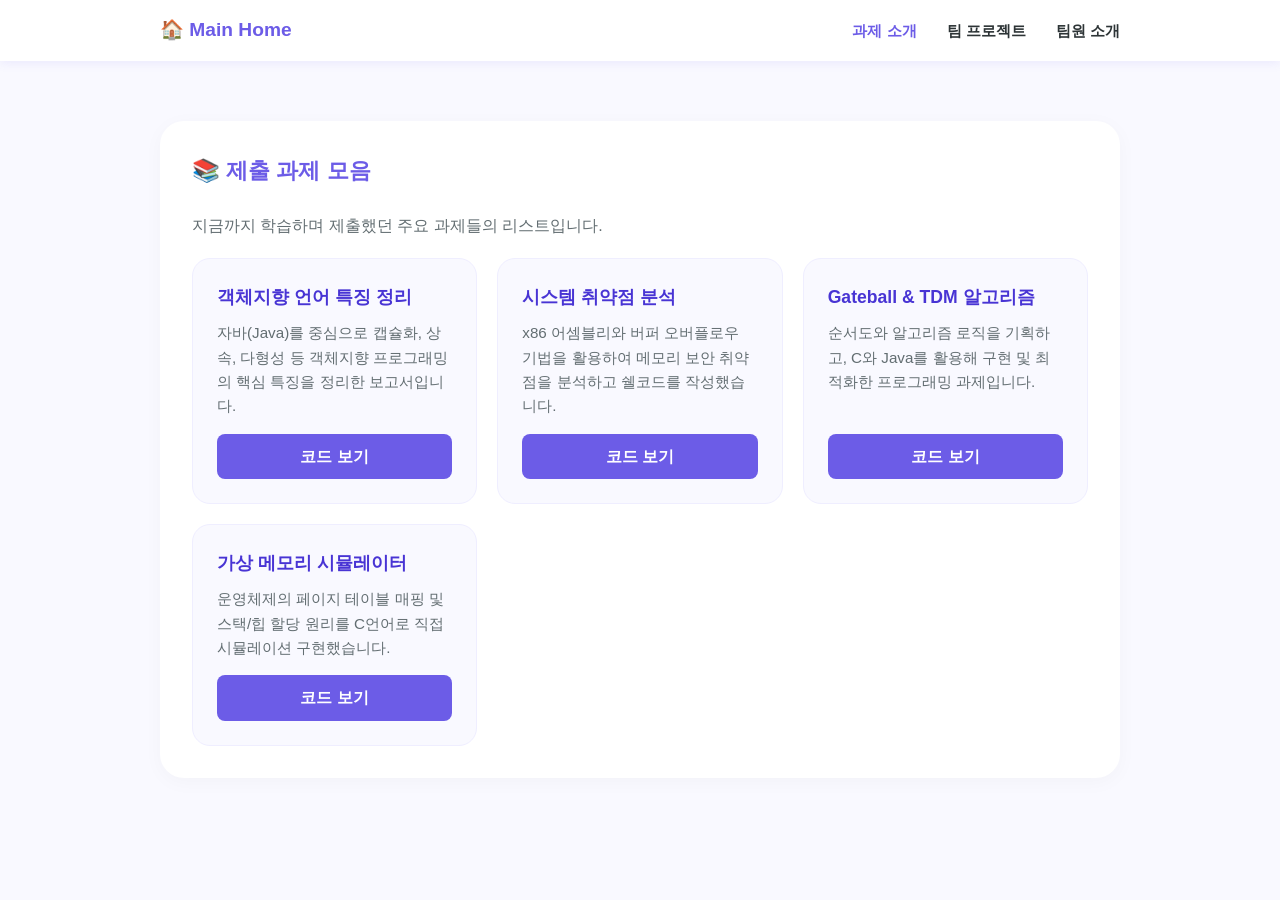
==== assignments.html @ d12f560e "v3" ====
<!doctype html>
<html lang="ko">
  <head>
    <meta charset="UTF-8" />
    <meta name="viewport" content="width=device-width, initial-scale=1.0" />
    <title>과제 소개 - Dev Portfolio</title>
    <link rel="stylesheet" href="style.css" />
  </head>
  <body>
    <header class="top-nav">
      <div class="nav-container">
        <div class="nav-left">
          <a href="index.html" class="logo">🏠 Main Home</a>
        </div>
        <ul class="nav-right">
          <li>
            <a href="assignments.html" style="color: var(--primary-purple)"
              >과제 소개</a
            >
          </li>
          <li><a href="project.html">팀 프로젝트</a></li>
          <li><a href="team.html">팀원 소개</a></li>
        </ul>
      </div>
    </header>

    <main class="wrapper">
      <section class="info-block full-width">
        <h2>📚 제출 과제 모음</h2>
        <p style="margin-bottom: 20px; color: var(--text-sub)">
          지금까지 학습하며 제출했던 주요 과제들의 리스트입니다.
        </p>

        <div class="card-container">
          <div class="item-card">
            <h3>객체지향 언어 특징 정리</h3>
            <p>
              자바(Java)를 중심으로 캡슐화, 상속, 다형성 등 객체지향
              프로그래밍의 핵심 특징을 정리한 보고서입니다.
            </p>
            <a href="https://github.com/kimmare" target="_blank" class="btn"
              >코드 보기</a
            >
          </div>
          <div class="item-card">
            <h3>시스템 취약점 분석</h3>
            <p>
              x86 어셈블리와 버퍼 오버플로우 기법을 활용하여 메모리 보안
              취약점을 분석하고 쉘코드를 작성했습니다.
            </p>
            <a href="https://github.com/kimmare" target="_blank" class="btn"
              >코드 보기</a
            >
          </div>
          <div class="item-card">
            <h3>Gateball & TDM 알고리즘</h3>
            <p>
              순서도와 알고리즘 로직을 기획하고, C와 Java를 활용해 구현 및
              최적화한 프로그래밍 과제입니다.
            </p>
            <a href="https://github.com/kimmare" target="_blank" class="btn"
              >코드 보기</a
            >
          </div>
          <div class="item-card">
            <h3>가상 메모리 시뮬레이터</h3>
            <p>
              운영체제의 페이지 테이블 매핑 및 스택/힙 할당 원리를 C언어로 직접
              시뮬레이션 구현했습니다.
            </p>
            <a href="https://github.com/kimmare" target="_blank" class="btn"
              >코드 보기</a
            >
          </div>
        </div>
      </section>
    </main>
  </body>
</html>
---- style.css ----
/* 변수 설정: 보라색 테마 */
:root {
  --primary-purple: #6c5ce7;
  --dark-purple: #4834d4;
  --light-purple: #efeeff;
  --bg-color: #f9f9ff;
  --card-bg: #ffffff;
  --text-main: #2d3436;
  --text-sub: #636e72;
  --white: #ffffff;
}

* {
  margin: 0;
  padding: 0;
  box-sizing: border-box;
}

body {
  background-color: var(--bg-color);
  color: var(--text-main);
  font-family:
    'Pretendard',
    -apple-system,
    sans-serif;
  line-height: 1.6;
}

/* =========================================
   상단 네비게이션 바 스타일
========================================= */
.top-nav {
  background-color: var(--card-bg);
  box-shadow: 0 2px 10px rgba(108, 92, 231, 0.1);
  position: sticky;
  top: 0;
  z-index: 1000;
}

.nav-container {
  max-width: 1000px;
  margin: 0 auto;
  padding: 15px 20px;
  display: flex;
  justify-content: space-between;
  align-items: center;
}

.logo {
  font-size: 1.2rem;
  font-weight: 800;
  color: var(--primary-purple);
  text-decoration: none;
  transition: color 0.3s;
}

.logo:hover {
  color: var(--dark-purple);
}

.nav-right {
  display: flex;
  gap: 30px;
  list-style: none;
}

.nav-right a {
  text-decoration: none;
  color: var(--text-main);
  font-weight: 600;
  font-size: 0.95rem;
  transition: color 0.3s ease;
}

.nav-right a:hover {
  color: var(--primary-purple);
}

/* =========================================
   메인 콘텐츠 스타일
========================================= */
.wrapper {
  max-width: 1000px;
  margin: 40px auto;
  padding: 20px;
}

/* 프로필 카드 섹션 (수정됨: 이미지 찌그러짐 방지) */
.profile-card {
  background: linear-gradient(
    135deg,
    var(--primary-purple),
    var(--dark-purple)
  );
  border-radius: 24px;
  padding: 40px;
  display: flex;
  align-items: center;
  gap: 40px;
  color: var(--white);
  margin-bottom: 30px;
  box-shadow: 0 10px 30px rgba(108, 92, 231, 0.2);
}

.profile-img {
  flex-shrink: 0;
  width: 150px;
  height: 150px;
}

.profile-img img {
  width: 100%;
  height: 100%;
  border-radius: 50%; /* 완벽한 동그라미 */
  border: 4px solid rgba(255, 255, 255, 0.3);
  object-fit: cover;
  background-color: var(--white);
  display: block;
}

.profile-details h1 {
  font-size: 2.5rem;
  margin-bottom: 8px;
}

.subtitle {
  font-size: 1.2rem;
  opacity: 0.9;
  margin-bottom: 20px;
}

.contact-tags {
  display: flex;
  flex-wrap: wrap;
  gap: 12px;
}

.contact-link {
  background: rgba(255, 255, 255, 0.2);
  color: var(--white);
  padding: 8px 16px;
  border-radius: 30px;
  font-size: 0.9rem;
  text-decoration: none;
  transition: all 0.3s ease;
  display: flex;
  align-items: center;
  gap: 8px;
  border: 1px solid rgba(255, 255, 255, 0.1);
}

.contact-link:hover {
  background: var(--white);
  color: var(--primary-purple);
  transform: translateY(-2px);
}

/* 그리드 레이아웃 */
.content-grid {
  display: grid;
  grid-template-columns: 1.5fr 1fr;
  gap: 24px;
  margin-bottom: 24px;
}

.grid-item {
  display: flex;
  flex-direction: column;
  gap: 24px;
}

.info-block {
  background: var(--card-bg);
  padding: 32px;
  border-radius: 24px;
  box-shadow: 0 4px 20px rgba(0, 0, 0, 0.03);
}

.info-block.full-width {
  grid-column: 1 / -1;
}

.info-block h2 {
  font-size: 1.4rem;
  color: var(--primary-purple);
  margin-bottom: 24px;
  display: flex;
  align-items: center;
  gap: 12px;
}

.list {
  list-style: none;
}

.list li {
  margin-bottom: 18px;
  display: flex;
  flex-direction: column;
}

.list .date {
  font-weight: bold;
  color: var(--dark-purple);
  font-size: 0.95rem;
}

.list .text {
  color: var(--text-main);
  font-size: 1rem;
}

.skill-tags {
  display: flex;
  flex-wrap: wrap;
  gap: 10px;
}

.tag {
  background-color: var(--light-purple);
  color: var(--primary-purple);
  padding: 8px 16px;
  border-radius: 12px;
  font-weight: bold;
  font-size: 0.9rem;
}

/* 프로젝트 및 카드 컴포넌트 */
.card-container {
  display: grid;
  grid-template-columns: repeat(auto-fit, minmax(280px, 1fr));
  gap: 20px;
}

.item-card {
  background-color: var(--bg-color);
  padding: 24px;
  border-radius: 18px;
  border: 1px solid var(--light-purple);
  transition: all 0.3s ease;
  display: flex;
  flex-direction: column;
  height: 100%;
}

.item-card:hover {
  transform: translateY(-5px);
  border-color: var(--primary-purple);
  box-shadow: 0 8px 15px rgba(108, 92, 231, 0.1);
}

.item-card h3 {
  font-size: 1.1rem;
  margin-bottom: 10px;
  color: var(--dark-purple);
}

.item-card p {
  font-size: 0.95rem;
  color: var(--text-sub);
  flex-grow: 1;
}

/* 팀원 카드 전용 스타일 */
.team-card {
  align-items: center;
  text-align: center;
}

.team-card img {
  width: 100px;
  height: 100px;
  border-radius: 50%;
  margin-bottom: 15px;
  object-fit: cover;
  border: 3px solid var(--light-purple);
}

/* 버튼 스타일 */
.btn {
  display: inline-block;
  padding: 10px 20px;
  background-color: var(--primary-purple);
  color: white;
  text-decoration: none;
  border-radius: 8px;
  font-weight: bold;
  text-align: center;
  margin-top: 15px;
  transition: background-color 0.3s;
}

.btn:hover {
  background-color: var(--dark-purple);
}

/* =========================================
   모바일 & 태블릿 반응형 처리
========================================= */
@media screen and (max-width: 768px) {
  .nav-container {
    flex-direction: column;
    gap: 15px;
    padding: 15px;
  }

  .nav-right {
    gap: 15px;
    flex-wrap: wrap;
    justify-content: center;
  }

  .wrapper {
    margin: 20px auto;
  }

  .profile-card {
    flex-direction: column;
    text-align: center;
    padding: 40px 20px;
  }

  .contact-tags {
    justify-content: center;
  }

  .content-grid {
    grid-template-columns: 1fr;
  }

  .info-block {
    text-align: center;
  }

  .list li {
    align-items: center;
  }

  .skill-tags {
    justify-content: center;
  }
}
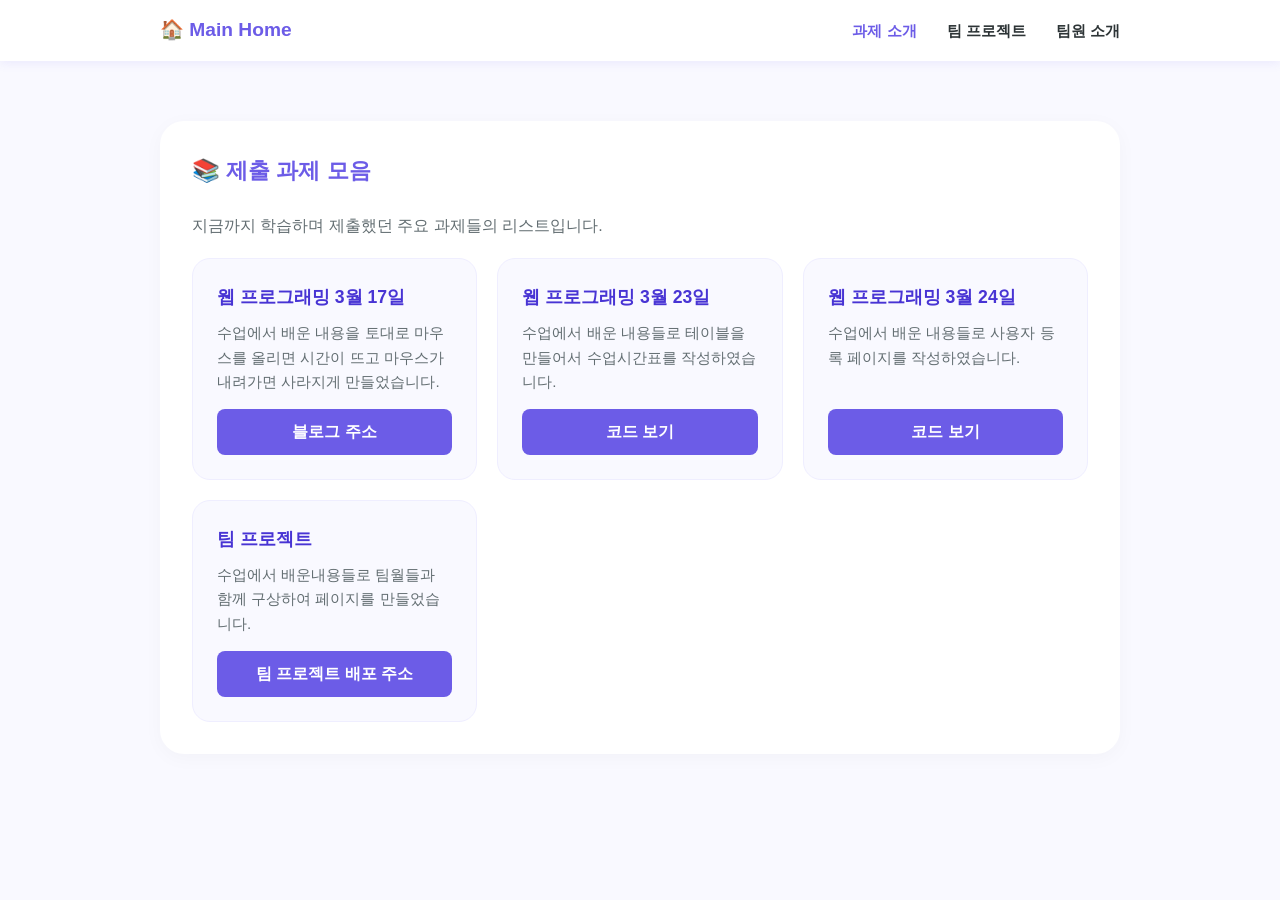
==== commit 073ce902: "v4" ====
--- a/assignments.html
+++ b/assignments.html
@@ -33,43 +33,49 @@
 
         <div class="card-container">
           <div class="item-card">
-            <h3>객체지향 언어 특징 정리</h3>
+            <h3>웹 프로그래밍 3월 17일</h3>
             <p>
-              자바(Java)를 중심으로 캡슐화, 상속, 다형성 등 객체지향
-              프로그래밍의 핵심 특징을 정리한 보고서입니다.
+              수업에서 배운 내용을 토대로 마우스를 올리면 시간이 뜨고 마우스가
+              내려가면 사라지게 만들었습니다.
             </p>
-            <a href="https://github.com/kimmare" target="_blank" class="btn"
+            <a
+              href="https://blog.naver.com/rocheong1714/224226200743"
+              target="_blank"
+              class="btn"
+              >블로그 주소</a
+            >
+          </div>
+          <div class="item-card">
+            <h3>웹 프로그래밍 3월 23일</h3>
+            <p>
+              수업에서 배운 내용들로 테이블을 만들어서 수업시간표를
+              작성하였습니다.
+            </p>
+            <a
+              href="https://blog.naver.com/rocheong1714/224227154495"
+              target="_blank"
+              class="btn"
               >코드 보기</a
             >
           </div>
           <div class="item-card">
-            <h3>시스템 취약점 분석</h3>
-            <p>
-              x86 어셈블리와 버퍼 오버플로우 기법을 활용하여 메모리 보안
-              취약점을 분석하고 쉘코드를 작성했습니다.
-            </p>
-            <a href="https://github.com/kimmare" target="_blank" class="btn"
+            <h3>웹 프로그래밍 3월 24일</h3>
+            <p>수업에서 배운 내용들로 사용자 등록 페이지를 작성하였습니다.</p>
+            <a
+              href="https://blog.naver.com/rocheong1714/224234436231"
+              target="_blank"
+              class="btn"
               >코드 보기</a
             >
           </div>
           <div class="item-card">
-            <h3>Gateball & TDM 알고리즘</h3>
+            <h3>팀 프로젝트</h3>
             <p>
-              순서도와 알고리즘 로직을 기획하고, C와 Java를 활용해 구현 및
-              최적화한 프로그래밍 과제입니다.
+              수업에서 배운내용들로 팀월들과 함께 구상하여 페이지를
+              만들었습니다.
             </p>
             <a href="https://github.com/kimmare" target="_blank" class="btn"
-              >코드 보기</a
-            >
-          </div>
-          <div class="item-card">
-            <h3>가상 메모리 시뮬레이터</h3>
-            <p>
-              운영체제의 페이지 테이블 매핑 및 스택/힙 할당 원리를 C언어로 직접
-              시뮬레이션 구현했습니다.
-            </p>
-            <a href="https://github.com/kimmare" target="_blank" class="btn"
-              >코드 보기</a
+              >팀 프로젝트 배포 주소</a
             >
           </div>
         </div>
--- a/style.css
+++ b/style.css
@@ -340,3 +340,30 @@
     justify-content: center;
   }
 }
+.contact-link-team {
+  background: lightblue;
+  color: var(--white);
+  padding: 8px 16px;
+  border-radius: 30px;
+  font-size: 0.9rem;
+  text-decoration: none;
+  transition: all 0.3s ease;
+  display: flex;
+  align-items: center;
+  gap: 8px;
+  border: 1px solid rgba(255, 255, 255, 0.1);
+  color: black;
+  text-decoration: none;
+}
+.contact-link-team:hover {
+  color: #1a237e;
+}
+
+.links-container {
+  display: flex;
+  flex-direction: row;
+  justify-content: center;
+  gap: 15px;
+  margin-top: 10px !important;
+  width: 100%;
+}
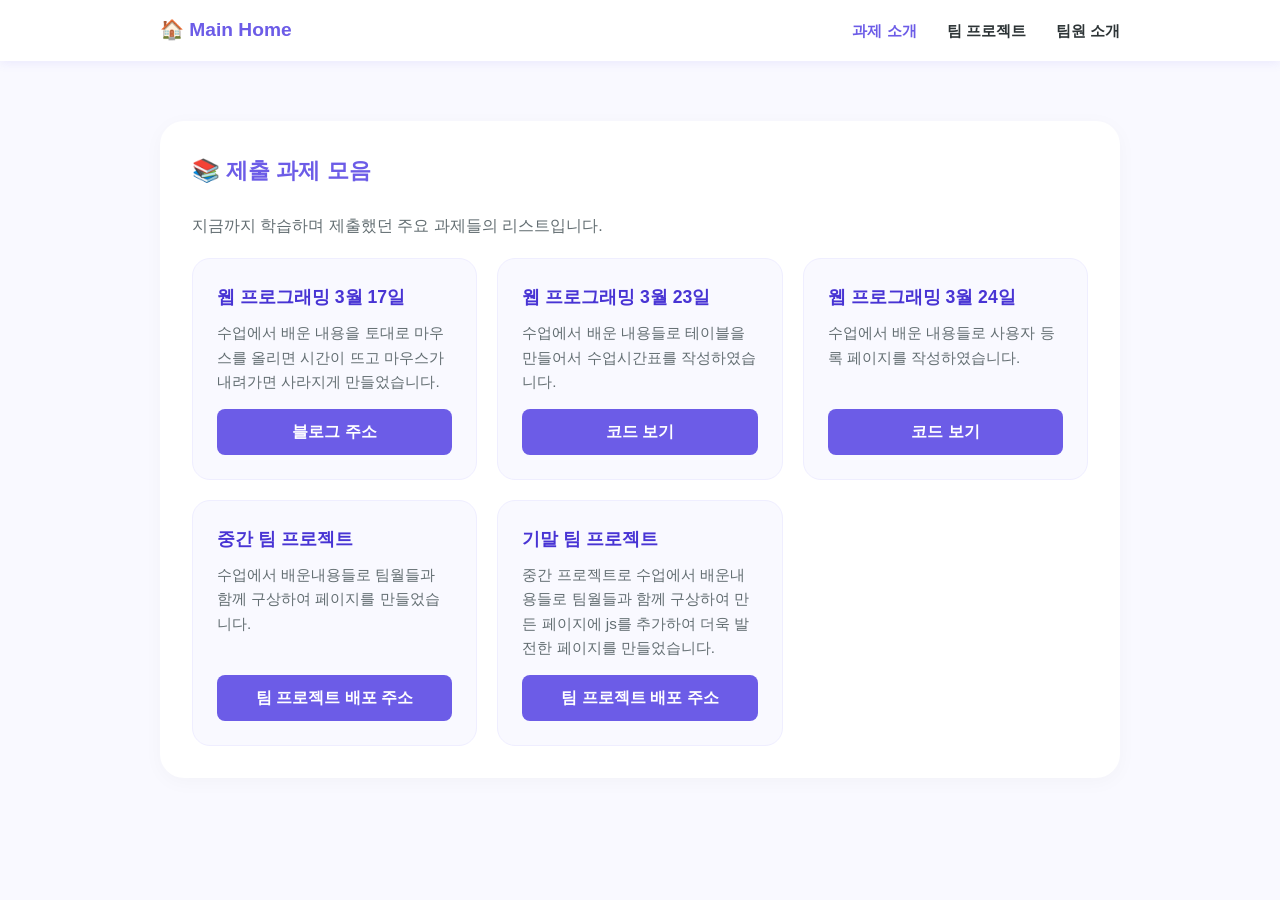
==== commit 6df53d90: "v6" ====
--- a/assignments.html
+++ b/assignments.html
@@ -69,12 +69,28 @@
             >
           </div>
           <div class="item-card">
-            <h3>팀 프로젝트</h3>
+            <h3>중간 팀 프로젝트</h3>
             <p>
               수업에서 배운내용들로 팀월들과 함께 구상하여 페이지를
               만들었습니다.
             </p>
-            <a href="https://github.com/kimmare" target="_blank" class="btn"
+            <a
+              href="https://web-project-middle.vercel.app/"
+              target="_blank"
+              class="btn"
+              >팀 프로젝트 배포 주소</a
+            >
+          </div>
+          <div class="item-card">
+            <h3>기말 팀 프로젝트</h3>
+            <p>
+              중간 프로젝트로 수업에서 배운내용들로 팀월들과 함께 구상하여 만든
+              페이지에 js를 추가하여 더욱 발전한 페이지를 만들었습니다.
+            </p>
+            <a
+              href="https://web-project-final-three.vercel.app/index.html"
+              target="_blank"
+              class="btn"
               >팀 프로젝트 배포 주소</a
             >
           </div>
